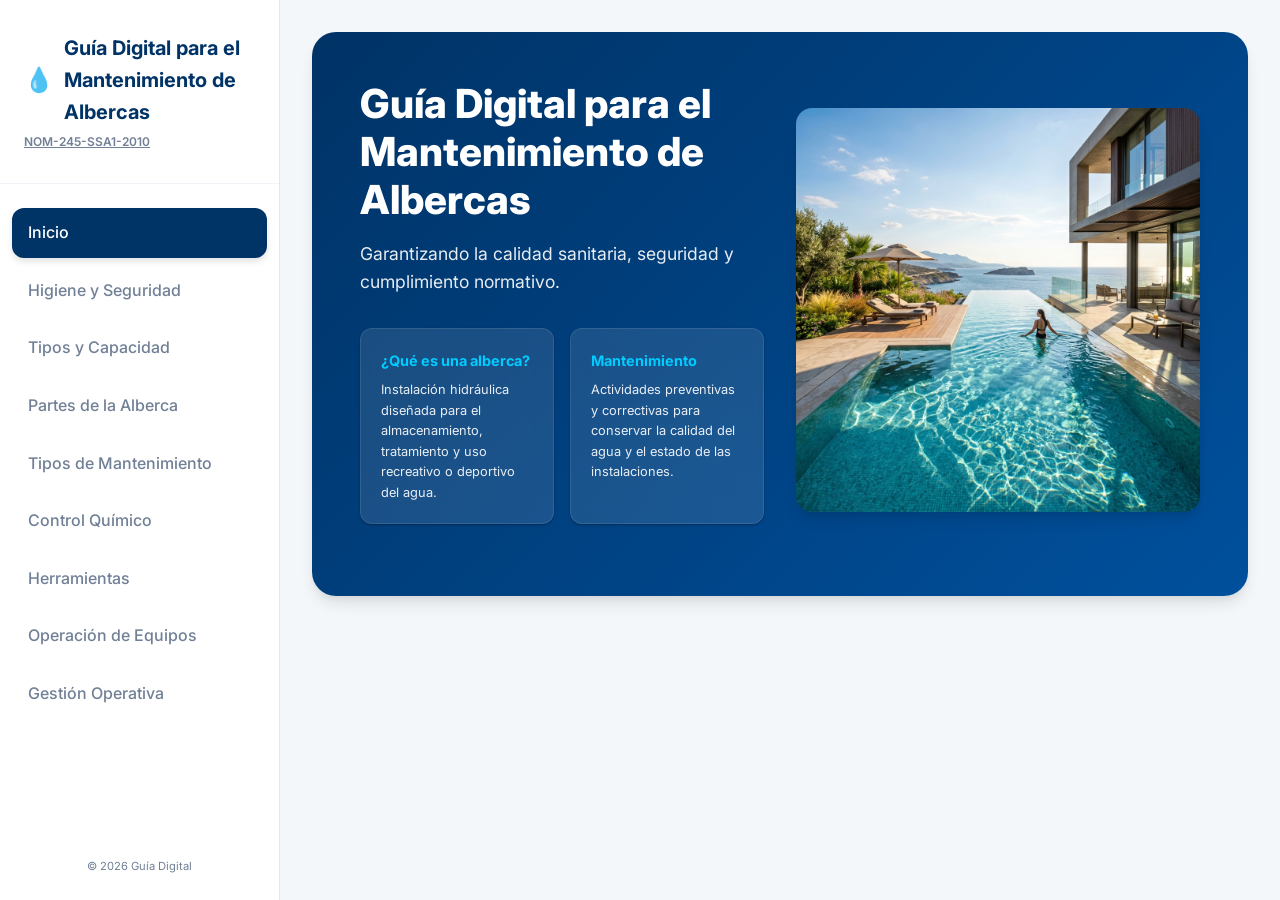
==== index.html @ 6b393a4d "Initial commit with pool maintenance guide web application updates" ====
<!DOCTYPE html>
<html lang="es">

<head>
    <meta charset="UTF-8">
    <meta name="viewport" content="width=device-width, initial-scale=1.0">
    <title>Guía Digital: Mantenimiento de Albercas</title>
    <link rel="stylesheet" href="styles.css">
    <link rel="preconnect" href="https://fonts.googleapis.com">
    <link rel="preconnect" href="https://fonts.gstatic.com" crossorigin>
    <link href="https://fonts.googleapis.com/css2?family=Inter:wght@300;400;500;600;700&display=swap" rel="stylesheet">
    <link rel="manifest" href="manifest.json">
    <meta name="theme-color" content="#003366">
    <link rel="icon" type="image/png" href="icon-192.png">
</head>

<body>
    <div class="app-container">
        <!-- Sidebar Navigation -->
        <nav class="sidebar" id="sidebar">
            <div class="sidebar-header">
                <div class="logo">
                    <span class="icon-water">💧</span>
                    <h1>Guía Digital para el Mantenimiento de Albercas</h1>
                </div>
                <p class="subtitle"><a
                        href="NORMA Oficial Mexicana NOM-245-SSA1-2010, Requisitos sanitarios y calidad del agua que deben cumplir las albercas.html"
                        target="_blank" style="color: inherit; text-decoration: underline;"
                        title="Ver Norma Oficial Mexicana">NOM-245-SSA1-2010</a></p>
            </div>
            <ul class="nav-links">
                <li><a href="#inicio" class="active" data-section="inicio">Inicio</a></li>
                <li><a href="#higiene" data-section="higiene">Higiene y Seguridad</a></li>
                <li><a href="#tipos" data-section="tipos">Tipos y Capacidad</a></li>
                <li><a href="#partes" data-section="partes">Partes de la Alberca</a></li>
                <li><a href="#mantenimiento" data-section="mantenimiento">Tipos de Mantenimiento</a></li>
                <li><a href="#quimica" data-section="quimica">Control Químico</a></li>
                <li><a href="#herramientas" data-section="herramientas">Herramientas</a></li>
                <li><a href="#operacion" data-section="operacion">Operación de Equipos</a></li>
                <li><a href="#gestion" data-section="gestion">Gestión Operativa</a></li>
            </ul>
            <div class="sidebar-footer">
                <p>© 2026 Guía Digital</p>
            </div>
        </nav>

        <!-- Main Content -->
        <main class="content" id="main-content">
            <!-- Sections will be injected/shown here -->
            <section id="section-container">
                <!-- Welcome Page -->
                <div id="inicio" class="section active">
                    <div class="hero">
                        <div class="hero-content">
                            <h2>Guía Digital para el Mantenimiento de Albercas</h2>
                            <p>Garantizando la calidad sanitaria, seguridad y cumplimiento normativo.</p>
                            <div class="hero-cards">
                                <div class="card mini">
                                    <h3>¿Qué es una alberca?</h3>
                                    <p>Instalación hidráulica diseñada para el almacenamiento, tratamiento y uso
                                        recreativo o deportivo del agua.</p>
                                </div>
                                <div class="card mini">
                                    <h3>Mantenimiento</h3>
                                    <p>Actividades preventivas y correctivas para conservar la calidad del agua y el
                                        estado de las instalaciones.</p>
                                </div>
                            </div>
                        </div>
                        <div class="hero-image">
                            <img src="pool-hero.jpg" alt="Piscina cristalina" id="hero-img">
                        </div>
                    </div>
                </div>

                <!-- Sections placeholders (filled by JS or already here) -->
                <div id="higiene" class="section"></div>
                <div id="tipos" class="section"></div>
                <div id="partes" class="section"></div>
                <div id="mantenimiento" class="section"></div>
                <div id="quimica" class="section"></div>
                <div id="herramientas" class="section"></div>
                <div id="operacion" class="section"></div>
                <div id="gestion" class="section"></div>
            </section>
        </main>

        <!-- Mobile Header -->
        <header class="mobile-header">
            <button id="menu-toggle" class="menu-btn">☰</button>
            <div class="mobile-logo">Guía Albercas</div>
        </header>
    </div>

    <script src="app.js"></script>
    <script>
        if ('serviceWorker' in navigator) {
            window.addEventListener('load', () => {
                navigator.serviceWorker.register('sw.js');
            });
        }
    </script>
</body>

</html>
---- styles.css ----
:root {
    /* Color Palette */
    --primary: #003366;
    --primary-light: #00509d;
    --secondary: #00ccff;
    --accent: #ffd700;
    --bg-main: #f4f7f9;
    --bg-sidebar: #ffffff;
    --text-dark: #1a202c;
    --text-muted: #718096;
    --white: #ffffff;
    --success: #38a169;
    --warning: #dd6b20;
    --danger: #e53e3e;

    /* Spacing & Shadows */
    --sidebar-width: 280px;
    --shadow-sm: 0 1px 3px rgba(0,0,0,0.12), 0 1px 2px rgba(0,0,0,0.24);
    --shadow-md: 0 4px 6px rgba(0,0,0,0.1);
    --shadow-lg: 0 10px 15px -3px rgba(0,0,0,0.1), 0 4px 6px -2px rgba(0,0,0,0.05);
    --radius: 12px;
    --transition: all 0.3s cubic-bezier(0.4, 0, 0.2, 1);
}

* {
    margin: 0;
    padding: 0;
    box-sizing: border-box;
}

body {
    font-family: 'Inter', sans-serif;
    background-color: var(--bg-main);
    color: var(--text-dark);
    line-height: 1.6;
    overflow-x: hidden;
}

/* App Layout */
.app-container {
    display: flex;
    min-height: 100vh;
}

/* Sidebar */
.sidebar {
    width: var(--sidebar-width);
    background: var(--bg-sidebar);
    border-right: 1px solid #e2e8f0;
    display: flex;
    flex-direction: column;
    position: fixed;
    height: 100vh;
    z-index: 100;
    transition: var(--transition);
}

.sidebar-header {
    padding: 2rem 1.5rem;
    border-bottom: 1px solid #f0f4f8;
}

.logo {
    display: flex;
    align-items: center;
    gap: 10px;
}

.logo h1 {
    font-size: 1.25rem;
    font-weight: 700;
    color: var(--primary);
}

.icon-water {
    font-size: 1.5rem;
}

.subtitle {
    font-size: 0.75rem;
    color: var(--text-muted);
    font-weight: 600;
    margin-top: 4px;
}

.nav-links {
    list-style: none;
    padding: 1.5rem 0.75rem;
    flex: 1;
    overflow-y: auto;
}

.nav-links li {
    margin-bottom: 0.5rem;
}

.nav-links a {
    display: block;
    padding: 0.75rem 1rem;
    color: var(--text-muted);
    text-decoration: none;
    border-radius: var(--radius);
    font-weight: 500;
    transition: var(--transition);
}

.nav-links a:hover {
    background: #f0f7ff;
    color: var(--primary-light);
}

.nav-links a.active {
    background: var(--primary);
    color: var(--white);
    box-shadow: var(--shadow-md);
}

.sidebar-footer {
    padding: 1.5rem;
    font-size: 0.7rem;
    color: var(--text-muted);
    text-align: center;
}

/* Main Content */
.content {
    flex: 1;
    margin-left: var(--sidebar-width);
    padding: 2rem;
    transition: var(--transition);
}

.section {
    display: none;
    animation: fadeIn 0.5s ease-out;
}

.section.active {
    display: block;
}

@keyframes fadeIn {
    from { opacity: 0; transform: translateY(10px); }
    to { opacity: 1; transform: translateY(0); }
}

/* Hero Section */
.hero {
    display: grid;
    grid-template-columns: 1fr 1fr;
    gap: 2rem;
    align-items: center;
    background: linear-gradient(135deg, var(--primary) 0%, var(--primary-light) 100%);
    color: var(--white);
    padding: 3rem;
    border-radius: 24px;
    box-shadow: var(--shadow-lg);
    margin-bottom: 2rem;
}

.hero h2 {
    font-size: 2.5rem;
    font-weight: 800;
    line-height: 1.2;
    margin-bottom: 1rem;
}

.hero p {
    font-size: 1.1rem;
    opacity: 0.9;
    margin-bottom: 2rem;
}

.hero-cards {
    display: grid;
    grid-template-columns: 1fr 1fr;
    gap: 1rem;
}

.card.mini {
    background: rgba(255, 255, 255, 0.1);
    backdrop-filter: blur(10px);
    padding: 1.25rem;
    border-radius: var(--radius);
    border: 1px solid rgba(255, 255, 255, 0.1);
}

.card.mini h3 {
    font-size: 0.9rem;
    margin-bottom: 0.5rem;
    color: var(--secondary);
}

.card.mini p {
    font-size: 0.8rem;
    margin-bottom: 0;
}

.hero-image img {
    width: 100%;
    border-radius: 16px;
    box-shadow: var(--shadow-lg);
}

/* Common Components */
.card {
    background: var(--white);
    padding: 2rem;
    border-radius: var(--radius);
    box-shadow: var(--shadow-sm);
    margin-bottom: 1.5rem;
    border: 1px solid #e2e8f0;
}

h2.section-title {
    font-size: 2rem;
    color: var(--primary);
    margin-bottom: 1.5rem;
    display: flex;
    align-items: center;
    gap: 12px;
}

.grid-2 {
    display: grid;
    grid-template-columns: 1fr 1fr;
    gap: 1.5rem;
}

.grid-3 {
    display: grid;
    grid-template-columns: repeat(3, 1fr);
    gap: 1.5rem;
}

/* Tables */
.table-container {
    overflow-x: auto;
    margin: 1.5rem 0;
    border-radius: var(--radius);
    border: 1px solid #e2e8f0;
}

table {
    width: 100%;
    border-collapse: collapse;
    background: var(--white);
}

th {
    background: #f8fafc;
    padding: 1rem;
    text-align: left;
    font-weight: 600;
    color: var(--primary);
    border-bottom: 2px solid #e2e8f0;
}

td {
    padding: 1rem;
    border-bottom: 1px solid #f1f5f9;
}

tr:last-child td {
    border-bottom: none;
}

/* Mobile Responsive */
.mobile-header {
    display: none;
    position: fixed;
    top: 0;
    left: 0;
    right: 0;
    height: 60px;
    background: var(--primary);
    color: var(--white);
    align-items: center;
    padding: 0 1.5rem;
    z-index: 200;
}

.menu-btn {
    background: none;
    border: none;
    color: var(--white);
    font-size: 1.5rem;
    cursor: pointer;
}

.mobile-logo {
    margin-left: 1rem;
    font-weight: 700;
}

@media (max-width: 1024px) {
    .sidebar {
        transform: translateX(-100%);
    }
    .sidebar.open {
        transform: translateX(0);
    }
    .content {
        margin-left: 0;
        padding-top: 80px;
    }
    .mobile-header {
        display: flex;
    }
    .hero {
        grid-template-columns: 1fr;
        padding: 2rem;
    }
    .grid-2, .grid-3 {
        grid-template-columns: 1fr;
    }
}

/* Utilities */
.text-accent { color: var(--accent); }
.text-success { color: var(--success); }
.text-warning { color: var(--warning); }
.badge {
    padding: 4px 12px;
    border-radius: 99px;
    font-size: 0.75rem;
    font-weight: 600;
}
.badge-primary { background: #e0f2fe; color: var(--primary); }

/* Image Styles */
.img-container {
    width: 100%;
    display: flex;
    justify-content: center;
    align-items: center;
    overflow: hidden;
    border-radius: var(--radius);
}

.section-img {
    max-width: 100%;
    height: auto;
    object-fit: cover;
    border-radius: var(--radius);
    transition: var(--transition);
}

.section-img:hover {
    transform: scale(1.02);
}
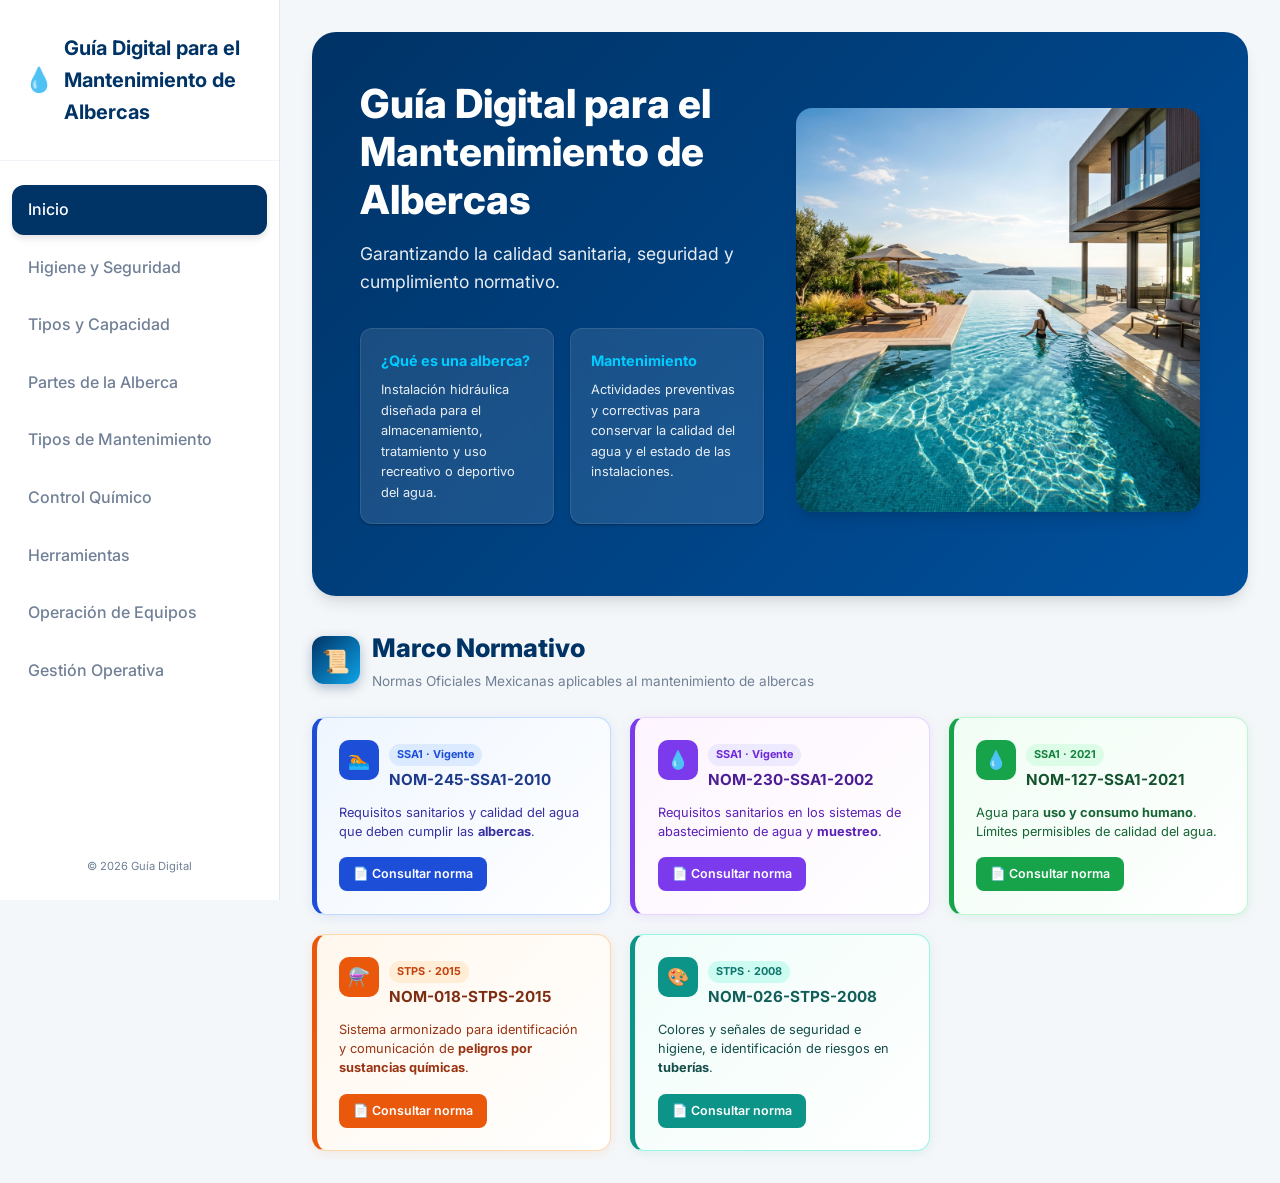
==== commit 507901d3: "agregar normas y tabla de dosificacion" ====
--- a/index.html
+++ b/index.html
@@ -3,7 +3,15 @@
 
 <head>
     <meta charset="UTF-8">
-    <meta name="viewport" content="width=device-width, initial-scale=1.0">
+    <meta name="viewport" content="width=device-width, initial-scale=1.0, maximum-scale=1.0, user-scalable=no, viewport-fit=cover">
+    
+    <!-- Etiquetas PWA para ocultar barra de URL en móviles y tablets -->
+    <meta name="mobile-web-app-capable" content="yes">
+    <meta name="apple-mobile-web-app-capable" content="yes">
+    <meta name="apple-mobile-web-app-status-bar-style" content="black-translucent">
+    <meta name="apple-mobile-web-app-title" content="Guía Albercas">
+    <link rel="apple-touch-icon" href="icon-192.png">
+
     <title>Guía Digital: Mantenimiento de Albercas</title>
     <link rel="stylesheet" href="styles.css">
     <link rel="preconnect" href="https://fonts.googleapis.com">
@@ -23,10 +31,6 @@
                     <span class="icon-water">💧</span>
                     <h1>Guía Digital para el Mantenimiento de Albercas</h1>
                 </div>
-                <p class="subtitle"><a
-                        href="NORMA Oficial Mexicana NOM-245-SSA1-2010, Requisitos sanitarios y calidad del agua que deben cumplir las albercas.html"
-                        target="_blank" style="color: inherit; text-decoration: underline;"
-                        title="Ver Norma Oficial Mexicana">NOM-245-SSA1-2010</a></p>
             </div>
             <ul class="nav-links">
                 <li><a href="#inicio" class="active" data-section="inicio">Inicio</a></li>
@@ -71,6 +75,86 @@
                             <img src="pool-hero.jpg" alt="Piscina cristalina" id="hero-img">
                         </div>
                     </div>
+                
+                    <!-- Marco Normativo -->
+                    <div style="margin-top: 2rem;">
+                        <div style="display: flex; align-items: center; gap: 12px; margin-bottom: 1.5rem;">
+                            <div style="width: 48px; height: 48px; background: linear-gradient(135deg, #003366, #0ea5e9); border-radius: 12px; display: flex; align-items: center; justify-content: center; font-size: 1.4rem; box-shadow: 0 4px 12px rgba(0,51,102,0.3);">📜</div>
+                            <div>
+                                <h2 style="margin: 0; font-size: 1.6rem; color: var(--primary); font-weight: 800;">Marco Normativo</h2>
+                                <p style="margin: 2px 0 0; font-size: 0.85rem; color: var(--text-muted);">Normas Oficiales Mexicanas aplicables al mantenimiento de albercas</p>
+                            </div>
+                        </div>
+
+                        <div style="display: grid; grid-template-columns: repeat(auto-fit, minmax(260px, 1fr)); gap: 1.2rem;">
+
+                            <!-- NOM-245 -->
+                            <div style="background: linear-gradient(135deg, #eff6ff 0%, #ffffff 100%); border: 1px solid #bfdbfe; border-left: 5px solid #1d4ed8; border-radius: 14px; padding: 1.4rem; box-shadow: 0 2px 12px rgba(29,78,216,0.1); transition: all 0.25s ease; cursor: pointer;" onmouseover="this.style.transform='translateY(-3px)';this.style.boxShadow='0 8px 24px rgba(29,78,216,0.18)'" onmouseout="this.style.transform='';this.style.boxShadow='0 2px 12px rgba(29,78,216,0.1)'">
+                                <div style="display: flex; align-items: flex-start; gap: 10px; margin-bottom: 0.85rem;">
+                                    <div style="width: 40px; height: 40px; background: #1d4ed8; border-radius: 10px; display: flex; align-items: center; justify-content: center; font-size: 1.1rem; flex-shrink: 0;">🏊</div>
+                                    <div>
+                                        <span style="background: #dbeafe; color: #1d4ed8; font-size: 0.68rem; font-weight: 700; padding: 2px 8px; border-radius: 20px; display: inline-block; margin-bottom: 4px;">SSA1 · Vigente</span>
+                                        <h3 style="margin: 0; font-size: 0.95rem; color: #1e3a8a; font-weight: 700; line-height: 1.3;">NOM-245-SSA1-2010</h3>
+                                    </div>
+                                </div>
+                                <p style="font-size: 0.8rem; color: #3730a3; margin: 0 0 1rem; line-height: 1.5;">Requisitos sanitarios y calidad del agua que deben cumplir las <strong>albercas</strong>.</p>
+                                <a href="NORMA Oficial Mexicana NOM-245-SSA1-2010, Requisitos sanitarios y calidad del agua que deben cumplir las albercas.html" target="_blank" style="display: inline-flex; align-items: center; gap: 6px; background: #1d4ed8; color: white; text-decoration: none; padding: 7px 14px; border-radius: 8px; font-size: 0.78rem; font-weight: 600; transition: all 0.2s;" onmouseover="this.style.background='#1e40af'" onmouseout="this.style.background='#1d4ed8'">📄 Consultar norma</a>
+                            </div>
+
+                            <!-- NOM-230 -->
+                            <div style="background: linear-gradient(135deg, #fdf4ff 0%, #ffffff 100%); border: 1px solid #e9d5ff; border-left: 5px solid #7c3aed; border-radius: 14px; padding: 1.4rem; box-shadow: 0 2px 12px rgba(124,58,237,0.1); transition: all 0.25s ease; cursor: pointer;" onmouseover="this.style.transform='translateY(-3px)';this.style.boxShadow='0 8px 24px rgba(124,58,237,0.18)'" onmouseout="this.style.transform='';this.style.boxShadow='0 2px 12px rgba(124,58,237,0.1)'">
+                                <div style="display: flex; align-items: flex-start; gap: 10px; margin-bottom: 0.85rem;">
+                                    <div style="width: 40px; height: 40px; background: #7c3aed; border-radius: 10px; display: flex; align-items: center; justify-content: center; font-size: 1.1rem; flex-shrink: 0;">💧</div>
+                                    <div>
+                                        <span style="background: #ede9fe; color: #6d28d9; font-size: 0.68rem; font-weight: 700; padding: 2px 8px; border-radius: 20px; display: inline-block; margin-bottom: 4px;">SSA1 · Vigente</span>
+                                        <h3 style="margin: 0; font-size: 0.95rem; color: #4c1d95; font-weight: 700; line-height: 1.3;">NOM-230-SSA1-2002</h3>
+                                    </div>
+                                </div>
+                                <p style="font-size: 0.8rem; color: #5b21b6; margin: 0 0 1rem; line-height: 1.5;">Requisitos sanitarios en los sistemas de abastecimiento de agua y <strong>muestreo</strong>.</p>
+                                <a href="https://www.dof.gob.mx/nota_detalle.php?codigo=2089222&fecha=12/07/2005" target="_blank" style="display: inline-flex; align-items: center; gap: 6px; background: #7c3aed; color: white; text-decoration: none; padding: 7px 14px; border-radius: 8px; font-size: 0.78rem; font-weight: 600; transition: all 0.2s;" onmouseover="this.style.background='#6d28d9'" onmouseout="this.style.background='#7c3aed'">📄 Consultar norma</a>
+                            </div>
+
+                            <!-- NOM-127 -->
+                            <div style="background: linear-gradient(135deg, #f0fdf4 0%, #ffffff 100%); border: 1px solid #bbf7d0; border-left: 5px solid #16a34a; border-radius: 14px; padding: 1.4rem; box-shadow: 0 2px 12px rgba(22,163,74,0.1); transition: all 0.25s ease; cursor: pointer;" onmouseover="this.style.transform='translateY(-3px)';this.style.boxShadow='0 8px 24px rgba(22,163,74,0.18)'" onmouseout="this.style.transform='';this.style.boxShadow='0 2px 12px rgba(22,163,74,0.1)'">
+                                <div style="display: flex; align-items: flex-start; gap: 10px; margin-bottom: 0.85rem;">
+                                    <div style="width: 40px; height: 40px; background: #16a34a; border-radius: 10px; display: flex; align-items: center; justify-content: center; font-size: 1.1rem; flex-shrink: 0;">💧</div>
+                                    <div>
+                                        <span style="background: #dcfce7; color: #15803d; font-size: 0.68rem; font-weight: 700; padding: 2px 8px; border-radius: 20px; display: inline-block; margin-bottom: 4px;">SSA1 · 2021</span>
+                                        <h3 style="margin: 0; font-size: 0.95rem; color: #14532d; font-weight: 700; line-height: 1.3;">NOM-127-SSA1-2021</h3>
+                                    </div>
+                                </div>
+                                <p style="font-size: 0.8rem; color: #166534; margin: 0 0 1rem; line-height: 1.5;">Agua para <strong>uso y consumo humano</strong>. Límites permisibles de calidad del agua.</p>
+                                <a href="NOM-127-SSA1-2021.html" target="_blank" style="display: inline-flex; align-items: center; gap: 6px; background: #16a34a; color: white; text-decoration: none; padding: 7px 14px; border-radius: 8px; font-size: 0.78rem; font-weight: 600; transition: all 0.2s;" onmouseover="this.style.background='#15803d'" onmouseout="this.style.background='#16a34a'">📄 Consultar norma</a>
+                            </div>
+
+                            <!-- NOM-018 -->
+                            <div style="background: linear-gradient(135deg, #fff7ed 0%, #ffffff 100%); border: 1px solid #fed7aa; border-left: 5px solid #ea580c; border-radius: 14px; padding: 1.4rem; box-shadow: 0 2px 12px rgba(234,88,12,0.1); transition: all 0.25s ease; cursor: pointer;" onmouseover="this.style.transform='translateY(-3px)';this.style.boxShadow='0 8px 24px rgba(234,88,12,0.18)'" onmouseout="this.style.transform='';this.style.boxShadow='0 2px 12px rgba(234,88,12,0.1)'">
+                                <div style="display: flex; align-items: flex-start; gap: 10px; margin-bottom: 0.85rem;">
+                                    <div style="width: 40px; height: 40px; background: #ea580c; border-radius: 10px; display: flex; align-items: center; justify-content: center; font-size: 1.1rem; flex-shrink: 0;">⚗️</div>
+                                    <div>
+                                        <span style="background: #ffedd5; color: #c2410c; font-size: 0.68rem; font-weight: 700; padding: 2px 8px; border-radius: 20px; display: inline-block; margin-bottom: 4px;">STPS · 2015</span>
+                                        <h3 style="margin: 0; font-size: 0.95rem; color: #7c2d12; font-weight: 700; line-height: 1.3;">NOM-018-STPS-2015</h3>
+                                    </div>
+                                </div>
+                                <p style="font-size: 0.8rem; color: #9a3412; margin: 0 0 1rem; line-height: 1.5;">Sistema armonizado para identificación y comunicación de <strong>peligros por sustancias químicas</strong>.</p>
+                                <a href="NOM-018-STPS-2015.html" target="_blank" style="display: inline-flex; align-items: center; gap: 6px; background: #ea580c; color: white; text-decoration: none; padding: 7px 14px; border-radius: 8px; font-size: 0.78rem; font-weight: 600; transition: all 0.2s;" onmouseover="this.style.background='#c2410c'" onmouseout="this.style.background='#ea580c'">📄 Consultar norma</a>
+                            </div>
+
+                            <!-- NOM-026 (2008) -->
+                            <div style="background: linear-gradient(135deg, #f0fdfa 0%, #ffffff 100%); border: 1px solid #99f6e4; border-left: 5px solid #0d9488; border-radius: 14px; padding: 1.4rem; box-shadow: 0 2px 12px rgba(13,148,136,0.1); transition: all 0.25s ease; cursor: pointer;" onmouseover="this.style.transform='translateY(-3px)';this.style.boxShadow='0 8px 24px rgba(13,148,136,0.18)'" onmouseout="this.style.transform='';this.style.boxShadow='0 2px 12px rgba(13,148,136,0.1)'">
+                                <div style="display: flex; align-items: flex-start; gap: 10px; margin-bottom: 0.85rem;">
+                                    <div style="width: 40px; height: 40px; background: #0d9488; border-radius: 10px; display: flex; align-items: center; justify-content: center; font-size: 1.1rem; flex-shrink: 0;">🎨</div>
+                                    <div>
+                                        <span style="background: #ccfbf1; color: #0f766e; font-size: 0.68rem; font-weight: 700; padding: 2px 8px; border-radius: 20px; display: inline-block; margin-bottom: 4px;">STPS · 2008</span>
+                                        <h3 style="margin: 0; font-size: 0.95rem; color: #115e59; font-weight: 700; line-height: 1.3;">NOM-026-STPS-2008</h3>
+                                    </div>
+                                </div>
+                                <p style="font-size: 0.8rem; color: #134e4a; margin: 0 0 1rem; line-height: 1.5;">Colores y señales de seguridad e higiene, e identificación de riesgos en <strong>tuberías</strong>.</p>
+                                <a href="https://www.dof.gob.mx/nota_detail.php?codigo=5069941&fecha=25/11/2008" target="_blank" style="display: inline-flex; align-items: center; gap: 6px; background: #0d9488; color: white; text-decoration: none; padding: 7px 14px; border-radius: 8px; font-size: 0.78rem; font-weight: 600; transition: all 0.2s;" onmouseover="this.style.background='#0f766e'" onmouseout="this.style.background='#0d9488'">📄 Consultar norma</a>
+                            </div>
+
+                        </div>
+                    </div>
                 </div>
 
                 <!-- Sections placeholders (filled by JS or already here) -->
--- a/styles.css
+++ b/styles.css
@@ -33,7 +33,6 @@
     background-color: var(--bg-main);
     color: var(--text-dark);
     line-height: 1.6;
-    overflow-x: hidden;
 }
 
 /* App Layout */
@@ -142,6 +141,11 @@
 @keyframes fadeIn {
     from { opacity: 0; transform: translateY(10px); }
     to { opacity: 1; transform: translateY(0); }
+}
+
+@keyframes fadeSlideDown {
+    from { opacity: 0; transform: translateY(-12px); }
+    to   { opacity: 1; transform: translateY(0); }
 }
 
 /* Hero Section */
@@ -316,6 +320,31 @@
     }
 }
 
+@media (max-width: 768px) {
+    .content {
+        padding: 1rem;
+        padding-top: 80px;
+    }
+    .card {
+        padding: 1.2rem;
+    }
+    .hero {
+        padding: 1.5rem;
+    }
+    .hero h2 {
+        font-size: 1.8rem;
+    }
+    .hero p {
+        font-size: 1rem;
+    }
+    .hero-cards {
+        grid-template-columns: 1fr;
+    }
+    .section-title {
+        font-size: 1.5rem;
+    }
+}
+
 /* Utilities */
 .text-accent { color: var(--accent); }
 .text-success { color: var(--success); }
@@ -350,3 +379,13 @@
     transform: scale(1.02);
 }
 
+/* Dosification Table Image Hover */
+#dosif-img:hover {
+    transform: scale(1.01);
+}
+
+/* Dosification Toggle Button Hover */
+#btn-dosif-toggle:hover {
+    transform: translateY(-1px);
+    box-shadow: 0 4px 14px rgba(3, 105, 161, 0.45) !important;
+}
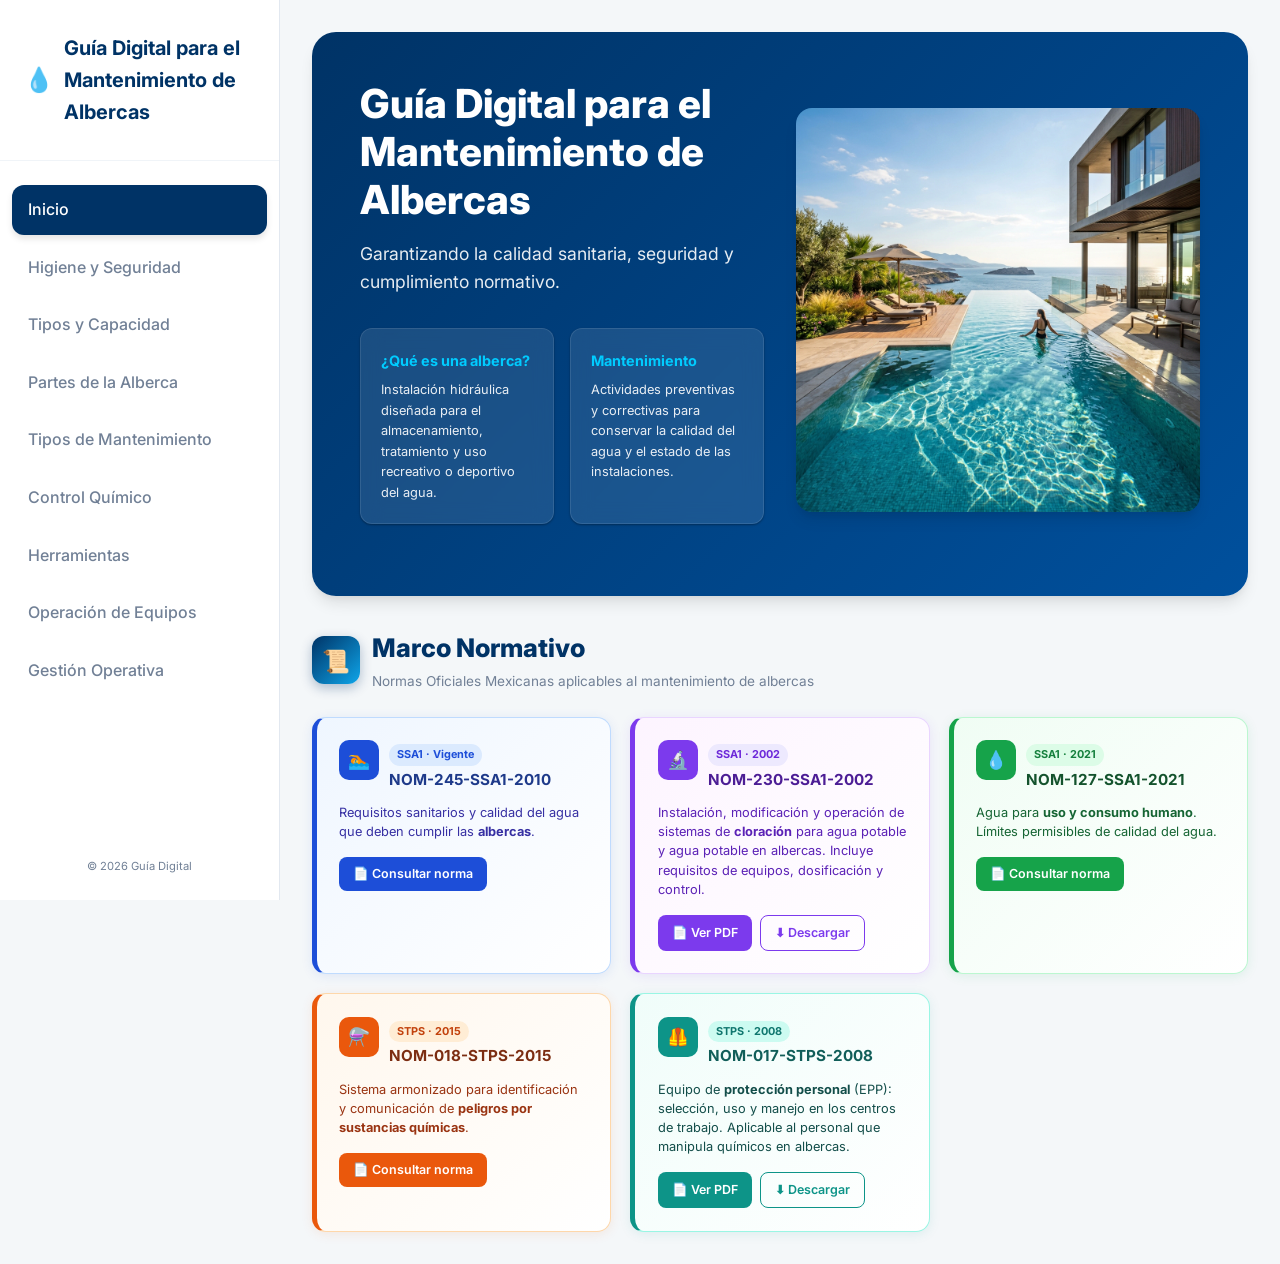
==== commit bf013957: "feat: integrar PDFs NOM-230-SSA1-2002 y NOM-017-STPS-2008 con descripcion correcta y botones Ver/Des" ====
--- a/index.html
+++ b/index.html
@@ -102,16 +102,19 @@
                             </div>
 
                             <!-- NOM-230 -->
-                            <div style="background: linear-gradient(135deg, #fdf4ff 0%, #ffffff 100%); border: 1px solid #e9d5ff; border-left: 5px solid #7c3aed; border-radius: 14px; padding: 1.4rem; box-shadow: 0 2px 12px rgba(124,58,237,0.1); transition: all 0.25s ease; cursor: pointer;" onmouseover="this.style.transform='translateY(-3px)';this.style.boxShadow='0 8px 24px rgba(124,58,237,0.18)'" onmouseout="this.style.transform='';this.style.boxShadow='0 2px 12px rgba(124,58,237,0.1)'">
+                            <div style="background: linear-gradient(135deg, #fdf4ff 0%, #ffffff 100%); border: 1px solid #e9d5ff; border-left: 5px solid #7c3aed; border-radius: 14px; padding: 1.4rem; box-shadow: 0 2px 12px rgba(124,58,237,0.1); transition: all 0.25s ease;" onmouseover="this.style.transform='translateY(-3px)';this.style.boxShadow='0 8px 24px rgba(124,58,237,0.18)'" onmouseout="this.style.transform='';this.style.boxShadow='0 2px 12px rgba(124,58,237,0.1)'">
                                 <div style="display: flex; align-items: flex-start; gap: 10px; margin-bottom: 0.85rem;">
-                                    <div style="width: 40px; height: 40px; background: #7c3aed; border-radius: 10px; display: flex; align-items: center; justify-content: center; font-size: 1.1rem; flex-shrink: 0;">💧</div>
+                                    <div style="width: 40px; height: 40px; background: #7c3aed; border-radius: 10px; display: flex; align-items: center; justify-content: center; font-size: 1.1rem; flex-shrink: 0;">🔬</div>
                                     <div>
-                                        <span style="background: #ede9fe; color: #6d28d9; font-size: 0.68rem; font-weight: 700; padding: 2px 8px; border-radius: 20px; display: inline-block; margin-bottom: 4px;">SSA1 · Vigente</span>
+                                        <span style="background: #ede9fe; color: #6d28d9; font-size: 0.68rem; font-weight: 700; padding: 2px 8px; border-radius: 20px; display: inline-block; margin-bottom: 4px;">SSA1 · 2002</span>
                                         <h3 style="margin: 0; font-size: 0.95rem; color: #4c1d95; font-weight: 700; line-height: 1.3;">NOM-230-SSA1-2002</h3>
                                     </div>
                                 </div>
-                                <p style="font-size: 0.8rem; color: #5b21b6; margin: 0 0 1rem; line-height: 1.5;">Requisitos sanitarios en los sistemas de abastecimiento de agua y <strong>muestreo</strong>.</p>
-                                <a href="https://www.dof.gob.mx/nota_detalle.php?codigo=2089222&fecha=12/07/2005" target="_blank" style="display: inline-flex; align-items: center; gap: 6px; background: #7c3aed; color: white; text-decoration: none; padding: 7px 14px; border-radius: 8px; font-size: 0.78rem; font-weight: 600; transition: all 0.2s;" onmouseover="this.style.background='#6d28d9'" onmouseout="this.style.background='#7c3aed'">📄 Consultar norma</a>
+                                <p style="font-size: 0.8rem; color: #5b21b6; margin: 0 0 1rem; line-height: 1.5;">Instalación, modificación y operación de sistemas de <strong>cloración</strong> para agua potable y agua potable en albercas. Incluye requisitos de equipos, dosificación y control.</p>
+                                <div style="display: flex; gap: 0.5rem; flex-wrap: wrap;">
+                                    <a href="NOM_230_SSA1_2002.pdf" target="_blank" style="display: inline-flex; align-items: center; gap: 6px; background: #7c3aed; color: white; text-decoration: none; padding: 7px 14px; border-radius: 8px; font-size: 0.78rem; font-weight: 600; transition: all 0.2s;" onmouseover="this.style.background='#6d28d9'" onmouseout="this.style.background='#7c3aed'">📄 Ver PDF</a>
+                                    <a href="NOM_230_SSA1_2002.pdf" download style="display: inline-flex; align-items: center; gap: 6px; background: transparent; color: #7c3aed; text-decoration: none; padding: 7px 14px; border-radius: 8px; font-size: 0.78rem; font-weight: 600; border: 1.5px solid #7c3aed; transition: all 0.2s;" onmouseover="this.style.background='#ede9fe'" onmouseout="this.style.background='transparent'">⬇ Descargar</a>
+                                </div>
                             </div>
 
                             <!-- NOM-127 -->
@@ -140,17 +143,20 @@
                                 <a href="NOM-018-STPS-2015.html" target="_blank" style="display: inline-flex; align-items: center; gap: 6px; background: #ea580c; color: white; text-decoration: none; padding: 7px 14px; border-radius: 8px; font-size: 0.78rem; font-weight: 600; transition: all 0.2s;" onmouseover="this.style.background='#c2410c'" onmouseout="this.style.background='#ea580c'">📄 Consultar norma</a>
                             </div>
 
-                            <!-- NOM-026 (2008) -->
-                            <div style="background: linear-gradient(135deg, #f0fdfa 0%, #ffffff 100%); border: 1px solid #99f6e4; border-left: 5px solid #0d9488; border-radius: 14px; padding: 1.4rem; box-shadow: 0 2px 12px rgba(13,148,136,0.1); transition: all 0.25s ease; cursor: pointer;" onmouseover="this.style.transform='translateY(-3px)';this.style.boxShadow='0 8px 24px rgba(13,148,136,0.18)'" onmouseout="this.style.transform='';this.style.boxShadow='0 2px 12px rgba(13,148,136,0.1)'">
+                            <!-- NOM-017-STPS-2008 -->
+                            <div style="background: linear-gradient(135deg, #f0fdfa 0%, #ffffff 100%); border: 1px solid #99f6e4; border-left: 5px solid #0d9488; border-radius: 14px; padding: 1.4rem; box-shadow: 0 2px 12px rgba(13,148,136,0.1); transition: all 0.25s ease;" onmouseover="this.style.transform='translateY(-3px)';this.style.boxShadow='0 8px 24px rgba(13,148,136,0.18)'" onmouseout="this.style.transform='';this.style.boxShadow='0 2px 12px rgba(13,148,136,0.1)'">
                                 <div style="display: flex; align-items: flex-start; gap: 10px; margin-bottom: 0.85rem;">
-                                    <div style="width: 40px; height: 40px; background: #0d9488; border-radius: 10px; display: flex; align-items: center; justify-content: center; font-size: 1.1rem; flex-shrink: 0;">🎨</div>
+                                    <div style="width: 40px; height: 40px; background: #0d9488; border-radius: 10px; display: flex; align-items: center; justify-content: center; font-size: 1.1rem; flex-shrink: 0;">🦺</div>
                                     <div>
                                         <span style="background: #ccfbf1; color: #0f766e; font-size: 0.68rem; font-weight: 700; padding: 2px 8px; border-radius: 20px; display: inline-block; margin-bottom: 4px;">STPS · 2008</span>
-                                        <h3 style="margin: 0; font-size: 0.95rem; color: #115e59; font-weight: 700; line-height: 1.3;">NOM-026-STPS-2008</h3>
+                                        <h3 style="margin: 0; font-size: 0.95rem; color: #115e59; font-weight: 700; line-height: 1.3;">NOM-017-STPS-2008</h3>
                                     </div>
                                 </div>
-                                <p style="font-size: 0.8rem; color: #134e4a; margin: 0 0 1rem; line-height: 1.5;">Colores y señales de seguridad e higiene, e identificación de riesgos en <strong>tuberías</strong>.</p>
-                                <a href="https://www.dof.gob.mx/nota_detail.php?codigo=5069941&fecha=25/11/2008" target="_blank" style="display: inline-flex; align-items: center; gap: 6px; background: #0d9488; color: white; text-decoration: none; padding: 7px 14px; border-radius: 8px; font-size: 0.78rem; font-weight: 600; transition: all 0.2s;" onmouseover="this.style.background='#0f766e'" onmouseout="this.style.background='#0d9488'">📄 Consultar norma</a>
+                                <p style="font-size: 0.8rem; color: #134e4a; margin: 0 0 1rem; line-height: 1.5;">Equipo de <strong>protección personal</strong> (EPP): selección, uso y manejo en los centros de trabajo. Aplicable al personal que manipula químicos en albercas.</p>
+                                <div style="display: flex; gap: 0.5rem; flex-wrap: wrap;">
+                                    <a href="NOM-017-STPS-2008.pdf" target="_blank" style="display: inline-flex; align-items: center; gap: 6px; background: #0d9488; color: white; text-decoration: none; padding: 7px 14px; border-radius: 8px; font-size: 0.78rem; font-weight: 600; transition: all 0.2s;" onmouseover="this.style.background='#0f766e'" onmouseout="this.style.background='#0d9488'">📄 Ver PDF</a>
+                                    <a href="NOM-017-STPS-2008.pdf" download style="display: inline-flex; align-items: center; gap: 6px; background: transparent; color: #0d9488; text-decoration: none; padding: 7px 14px; border-radius: 8px; font-size: 0.78rem; font-weight: 600; border: 1.5px solid #0d9488; transition: all 0.2s;" onmouseover="this.style.background='#ccfbf1'" onmouseout="this.style.background='transparent'">⬇ Descargar</a>
+                                </div>
                             </div>
 
                         </div>
